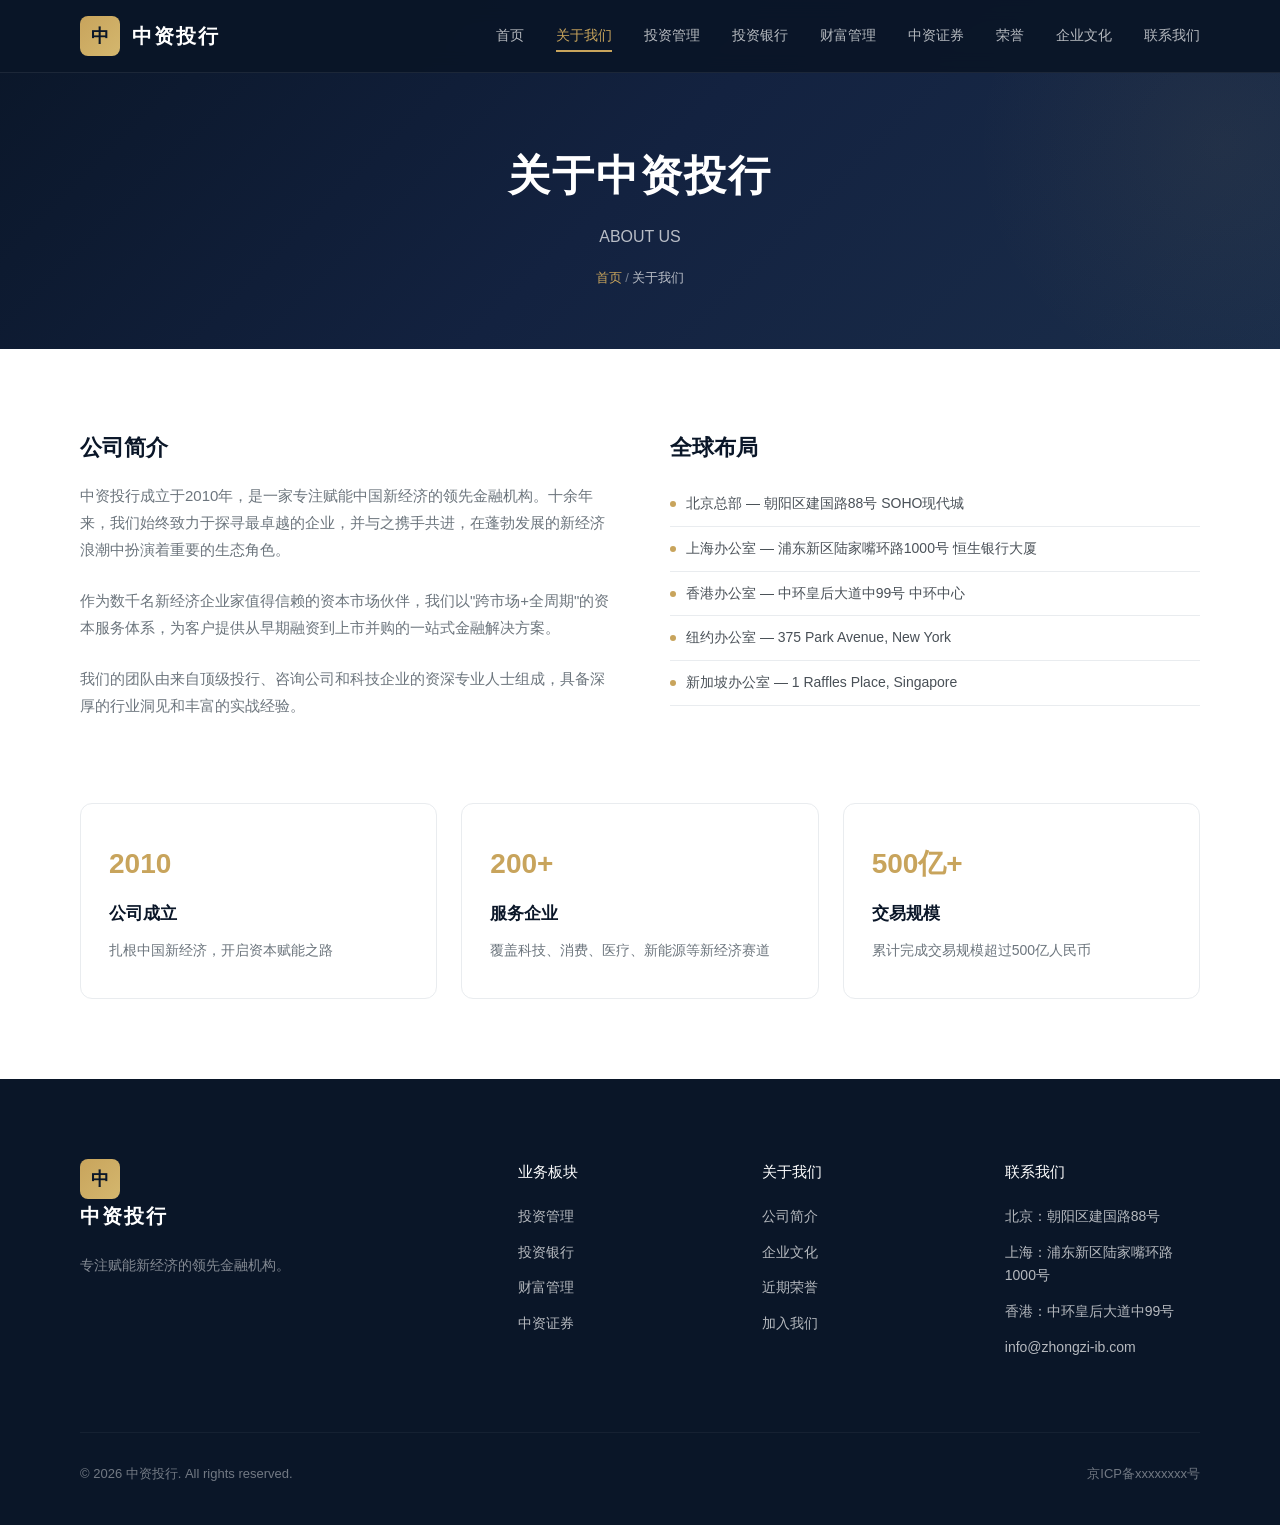
==== about.html @ c97e7b4c "Add about.html" ====
<!DOCTYPE html>
<html lang="zh-CN">
<head>
  <meta charset="UTF-8">
  <meta name="viewport" content="width=device-width, initial-scale=1.0">
  <title>关于我们 — 中资投行</title>
  <meta name="description" content="中资投行成立于2010年，始终专注于中国高增长及前景广阔的新经济行业，在北京、上海、香港、纽约和新加坡设有办公室。">
  <link rel="stylesheet" href="css/style.css">
</head>
<body>

<header class="header">
  <div class="container header-inner">
    <a href="index.html" class="logo"><div class="logo-icon">中</div><span class="logo-text">中资投行</span></a>
    <nav class="nav">
      <a href="index.html">首页</a>
      <a href="about.html" class="active">关于我们</a>
      <a href="investment-management.html">投资管理</a>
      <a href="investment-banking.html">投资银行</a>
      <a href="wealth-management.html">财富管理</a>
      <a href="securities.html">中资证券</a>
      <a href="awards.html">荣誉</a>
      <a href="culture.html">企业文化</a>
      <a href="contact.html">联系我们</a>
    </nav>
  </div>
</header>

<div class="page-banner">
  <div class="container">
    <h1>关于中资投行</h1>
    <div class="subtitle">ABOUT US</div>
    <div class="breadcrumb"><a href="index.html">首页</a> <span>/</span> 关于我们</div>
  </div>
</div>

<section class="content-section">
  <div class="container">
    <div class="two-col">
      <div>
        <h3>公司简介</h3>
        <p>中资投行成立于2010年，是一家专注赋能中国新经济的领先金融机构。十余年来，我们始终致力于探寻最卓越的企业，并与之携手共进，在蓬勃发展的新经济浪潮中扮演着重要的生态角色。</p>
        <p>作为数千名新经济企业家值得信赖的资本市场伙伴，我们以"跨市场+全周期"的资本服务体系，为客户提供从早期融资到上市并购的一站式金融解决方案。</p>
        <p>我们的团队由来自顶级投行、咨询公司和科技企业的资深专业人士组成，具备深厚的行业洞见和丰富的实战经验。</p>
      </div>
      <div>
        <h3>全球布局</h3>
        <ul>
          <li>北京总部 — 朝阳区建国路88号 SOHO现代城</li>
          <li>上海办公室 — 浦东新区陆家嘴环路1000号 恒生银行大厦</li>
          <li>香港办公室 — 中环皇后大道中99号 中环中心</li>
          <li>纽约办公室 — 375 Park Avenue, New York</li>
          <li>新加坡办公室 — 1 Raffles Place, Singapore</li>
        </ul>
      </div>
    </div>

    <div class="feature-grid" style="margin-top:60px">
      <div class="feature-card">
        <div class="num">2010</div>
        <h4>公司成立</h4>
        <p>扎根中国新经济，开启资本赋能之路</p>
      </div>
      <div class="feature-card">
        <div class="num">200+</div>
        <h4>服务企业</h4>
        <p>覆盖科技、消费、医疗、新能源等新经济赛道</p>
      </div>
      <div class="feature-card">
        <div class="num">500亿+</div>
        <h4>交易规模</h4>
        <p>累计完成交易规模超过500亿人民币</p>
      </div>
    </div>
  </div>
</section>

<footer class="footer">
  <div class="container">
    <div class="footer-grid">
      <div class="footer-brand">
        <a href="index.html" class="logo"><div class="logo-icon">中</div><span class="logo-text">中资投行</span></a>
        <p>专注赋能新经济的领先金融机构。</p>
      </div>
      <div>
        <h4>业务板块</h4>
        <a href="investment-management.html">投资管理</a>
        <a href="investment-banking.html">投资银行</a>
        <a href="wealth-management.html">财富管理</a>
        <a href="securities.html">中资证券</a>
      </div>
      <div>
        <h4>关于我们</h4>
        <a href="about.html">公司简介</a>
        <a href="culture.html">企业文化</a>
        <a href="awards.html">近期荣誉</a>
        <a href="contact.html">加入我们</a>
      </div>
      <div>
        <h4>联系我们</h4>
        <a>北京：朝阳区建国路88号</a>
        <a>上海：浦东新区陆家嘴环路1000号</a>
        <a>香港：中环皇后大道中99号</a>
        <a>info@zhongzi-ib.com</a>
      </div>
    </div>
    <div class="footer-bottom">
      <span>&copy; 2026 中资投行. All rights reserved.</span>
      <span>京ICP备xxxxxxxx号</span>
    </div>
  </div>
</footer>
</body>
</html>
---- css/style.css ----
/* ===== 中资投行 - 共享样式 ===== */
:root {
  --primary: #0a1628;
  --primary-light: #132240;
  --gold: #c8a45c;
  --gold-light: #d4b76e;
  --white: #ffffff;
  --gray-50: #f8f9fa;
  --gray-100: #f1f3f5;
  --gray-200: #e9ecef;
  --gray-300: #dee2e6;
  --gray-500: #6c757d;
  --gray-700: #495057;
  --gray-900: #212529;
  --text-light: rgba(255,255,255,0.7);
  --font-cn: "PingFang SC","Microsoft YaHei","Hiragino Sans GB",sans-serif;
  --font-en: "Inter","Helvetica Neue",Arial,sans-serif;
}

*,*::before,*::after{margin:0;padding:0;box-sizing:border-box}
html{scroll-behavior:smooth}
body{font-family:var(--font-cn);color:var(--gray-900);line-height:1.7;background:var(--white);-webkit-font-smoothing:antialiased}
.container{max-width:1200px;margin:0 auto;padding:0 40px}

/* ===== Header ===== */
.header{position:fixed;top:0;left:0;right:0;z-index:1000;background:rgba(10,22,40,0.95);backdrop-filter:blur(10px);border-bottom:1px solid rgba(255,255,255,0.08)}
.header-inner{display:flex;align-items:center;justify-content:space-between;height:72px}
.logo{display:flex;align-items:center;gap:12px;text-decoration:none}
.logo-icon{width:40px;height:40px;background:linear-gradient(135deg,var(--gold),var(--gold-light));border-radius:8px;display:flex;align-items:center;justify-content:center;font-size:18px;color:var(--primary);font-weight:700}
.logo-text{font-size:20px;font-weight:600;color:var(--white);letter-spacing:2px}
.nav{display:flex;align-items:center;gap:32px}
.nav a{color:var(--text-light);text-decoration:none;font-size:14px;font-weight:400;transition:color 0.3s;position:relative;padding:4px 0}
.nav a:hover,.nav a.active{color:var(--gold)}
.nav a::after{content:'';position:absolute;bottom:0;left:0;width:0;height:2px;background:var(--gold);transition:width 0.3s}
.nav a:hover::after,.nav a.active::after{width:100%}

/* ===== Page Banner ===== */
.page-banner{background:linear-gradient(135deg,#0a1628,#132240,#1a2d4a);padding:140px 0 60px;text-align:center;position:relative;overflow:hidden}
.page-banner::before{content:'';position:absolute;top:-30%;right:-15%;width:500px;height:500px;border-radius:50%;background:radial-gradient(circle,rgba(200,164,92,0.06),transparent 70%)}
.page-banner h1{font-size:42px;font-weight:700;color:var(--white);letter-spacing:2px;position:relative}
.page-banner .subtitle{font-size:16px;color:var(--text-light);margin-top:12px;position:relative}
.breadcrumb{margin-top:16px;font-size:13px;color:var(--text-light);position:relative}
.breadcrumb a{color:var(--gold);text-decoration:none}
.breadcrumb span{opacity:0.6}

/* ===== Content Sections ===== */
.content-section{padding:80px 0}
.content-section.alt{background:var(--gray-50)}

.section-header{margin-bottom:48px}
.section-label{font-size:12px;text-transform:uppercase;letter-spacing:3px;color:var(--gold);margin-bottom:12px;font-family:var(--font-en)}
.section-title{font-size:32px;font-weight:700;color:var(--primary);margin-bottom:16px;letter-spacing:1px}
.section-desc{font-size:15px;color:var(--gray-500);max-width:640px;line-height:1.8}

/* ===== Business Detail ===== */
.biz-overview{display:grid;grid-template-columns:1fr 1fr;gap:60px;align-items:center}
.biz-image{height:360px;background:linear-gradient(135deg,var(--primary),var(--primary-light));border-radius:12px;display:flex;align-items:center;justify-content:center;position:relative;overflow:hidden}
.biz-image::after{content:'';position:absolute;inset:0;background:radial-gradient(circle at 30% 50%,rgba(200,164,92,0.1),transparent 60%)}
.biz-info h2{font-size:28px;font-weight:600;color:var(--primary);margin-bottom:20px}
.biz-info p{font-size:15px;color:var(--gray-500);line-height:1.8;margin-bottom:16px}

/* ===== Feature Grid ===== */
.feature-grid{display:grid;grid-template-columns:repeat(3,1fr);gap:24px;margin-top:48px}
.feature-card{background:var(--white);border:1px solid var(--gray-200);border-radius:12px;padding:36px 28px;transition:all 0.3s}
.feature-card:hover{transform:translateY(-4px);box-shadow:0 12px 32px rgba(0,0,0,0.06);border-color:transparent}
.feature-card .num{font-size:28px;font-weight:700;color:var(--gold);font-family:var(--font-en);margin-bottom:12px}
.feature-card h4{font-size:17px;font-weight:600;color:var(--primary);margin-bottom:10px}
.feature-card p{font-size:14px;color:var(--gray-500);line-height:1.7}

/* ===== Two Column Layout ===== */
.two-col{display:grid;grid-template-columns:1fr 1fr;gap:60px;align-items:start}
.two-col h3{font-size:22px;font-weight:600;color:var(--primary);margin-bottom:16px}
.two-col p{font-size:15px;color:var(--gray-500);line-height:1.8;margin-bottom:24px}
.two-col ul{list-style:none;padding:0}
.two-col ul li{font-size:14px;color:var(--gray-700);padding:10px 0;border-bottom:1px solid var(--gray-200);display:flex;align-items:center;gap:10px}
.two-col ul li::before{content:'';display:block;width:6px;height:6px;background:var(--gold);border-radius:50%;flex-shrink:0}

/* ===== Awards Grid ===== */
.awards-grid{display:grid;grid-template-columns:repeat(3,1fr);gap:20px}
.award-card{background:var(--gray-50);border-radius:12px;padding:32px 24px;text-align:center;transition:all 0.3s}
.award-card:hover{background:var(--primary)}
.award-card:hover .award-year,.award-card:hover .award-title,.award-card:hover .award-source{color:var(--white)}
.award-card:hover .award-rank{color:var(--gold)}
.award-year{font-size:12px;color:var(--gray-500);letter-spacing:2px;font-family:var(--font-en);margin-bottom:10px}
.award-title{font-size:15px;color:var(--gray-700);margin-bottom:8px;font-weight:500}
.award-rank{font-size:28px;font-weight:700;color:var(--gold);font-family:var(--font-en);margin-bottom:6px}
.award-source{font-size:13px;color:var(--gray-500)}

/* ===== Culture Grid ===== */
.culture-grid{display:grid;grid-template-columns:repeat(4,1fr);gap:20px}
.culture-card{background:var(--white);border:1px solid var(--gray-200);border-radius:12px;padding:36px 24px;text-align:center;transition:all 0.3s}
.culture-card:hover{transform:translateY(-4px);box-shadow:0 12px 32px rgba(0,0,0,0.06)}
.culture-icon{font-size:40px;margin-bottom:16px;display:block}
.culture-card h3{font-size:17px;font-weight:600;color:var(--primary);margin-bottom:6px}
.culture-card .en{font-size:11px;color:var(--gold);text-transform:uppercase;letter-spacing:1px;font-family:var(--font-en);margin-bottom:14px}
.culture-card p{font-size:13px;color:var(--gray-500);line-height:1.6}

/* ===== Contact ===== */
.contact-grid{display:grid;grid-template-columns:1fr 1fr;gap:48px}
.contact-info h3{font-size:22px;font-weight:600;color:var(--primary);margin-bottom:24px}
.contact-item{margin-bottom:20px}
.contact-item .label{font-size:12px;color:var(--gold);text-transform:uppercase;letter-spacing:2px;font-family:var(--font-en);margin-bottom:4px}
.contact-item .value{font-size:15px;color:var(--gray-700)}
.contact-form{background:var(--gray-50);padding:40px;border-radius:12px}
.contact-form h3{font-size:20px;font-weight:600;color:var(--primary);margin-bottom:24px}
.form-group{margin-bottom:20px}
.form-group label{display:block;font-size:13px;color:var(--gray-700);margin-bottom:6px;font-weight:500}
.form-group input,.form-group textarea,.form-group select{width:100%;padding:12px 16px;border:1px solid var(--gray-300);border-radius:6px;font-size:14px;font-family:var(--font-cn);color:var(--gray-900);transition:border-color 0.3s}
.form-group input:focus,.form-group textarea:focus,.form-group select:focus{outline:none;border-color:var(--gold)}
.form-group textarea{resize:vertical;min-height:120px}
.btn-submit{width:100%;padding:14px;background:linear-gradient(135deg,var(--gold),var(--gold-light));color:var(--primary);border:none;border-radius:6px;font-size:15px;font-weight:600;cursor:pointer;transition:all 0.3s}
.btn-submit:hover{transform:translateY(-2px);box-shadow:0 8px 24px rgba(200,164,92,0.3)}

/* ===== Footer ===== */
.footer{background:var(--primary);color:var(--text-light);padding:80px 0 40px}
.footer-grid{display:grid;grid-template-columns:2fr 1fr 1fr 1fr;gap:48px}
.footer-brand .logo{margin-bottom:20px}
.footer-brand p{font-size:14px;line-height:1.8;opacity:0.7}
.footer h4{font-size:15px;color:var(--white);margin-bottom:20px;font-weight:500}
.footer a{display:block;color:var(--text-light);text-decoration:none;font-size:14px;margin-bottom:12px;transition:color 0.3s}
.footer a:hover{color:var(--gold)}
.footer-bottom{margin-top:60px;padding-top:30px;border-top:1px solid rgba(255,255,255,0.08);display:flex;justify-content:space-between;align-items:center;font-size:13px;opacity:0.6}

/* ===== Buttons ===== */
.btn{padding:14px 36px;border-radius:6px;font-size:15px;font-weight:500;cursor:pointer;transition:all 0.3s;text-decoration:none;display:inline-block}
.btn-primary{background:linear-gradient(135deg,var(--gold),var(--gold-light));color:var(--primary);border:none}
.btn-primary:hover{transform:translateY(-2px);box-shadow:0 8px 24px rgba(200,164,92,0.3)}
.btn-outline{background:transparent;border:1px solid rgba(255,255,255,0.3);color:var(--white)}
.btn-outline:hover{border-color:var(--gold);color:var(--gold)}

/* ===== Responsive ===== */
@media(max-width:1024px){
  .business-grid,.feature-grid{grid-template-columns:repeat(2,1fr)}
  .culture-grid{grid-template-columns:repeat(2,1fr)}
  .footer-grid{grid-template-columns:1fr 1fr}
  .two-col,.biz-overview,.contact-grid{grid-template-columns:1fr}
}

@media(max-width:768px){
  .container{padding:0 20px}
  .nav{display:none}
  .page-banner h1{font-size:30px}
  .section-title{font-size:26px}
  .business-grid,.feature-grid,.awards-grid,.culture-grid,.footer-grid{grid-template-columns:1fr}
  .two-col,.biz-overview,.contact-grid{grid-template-columns:1fr;gap:40px}
}
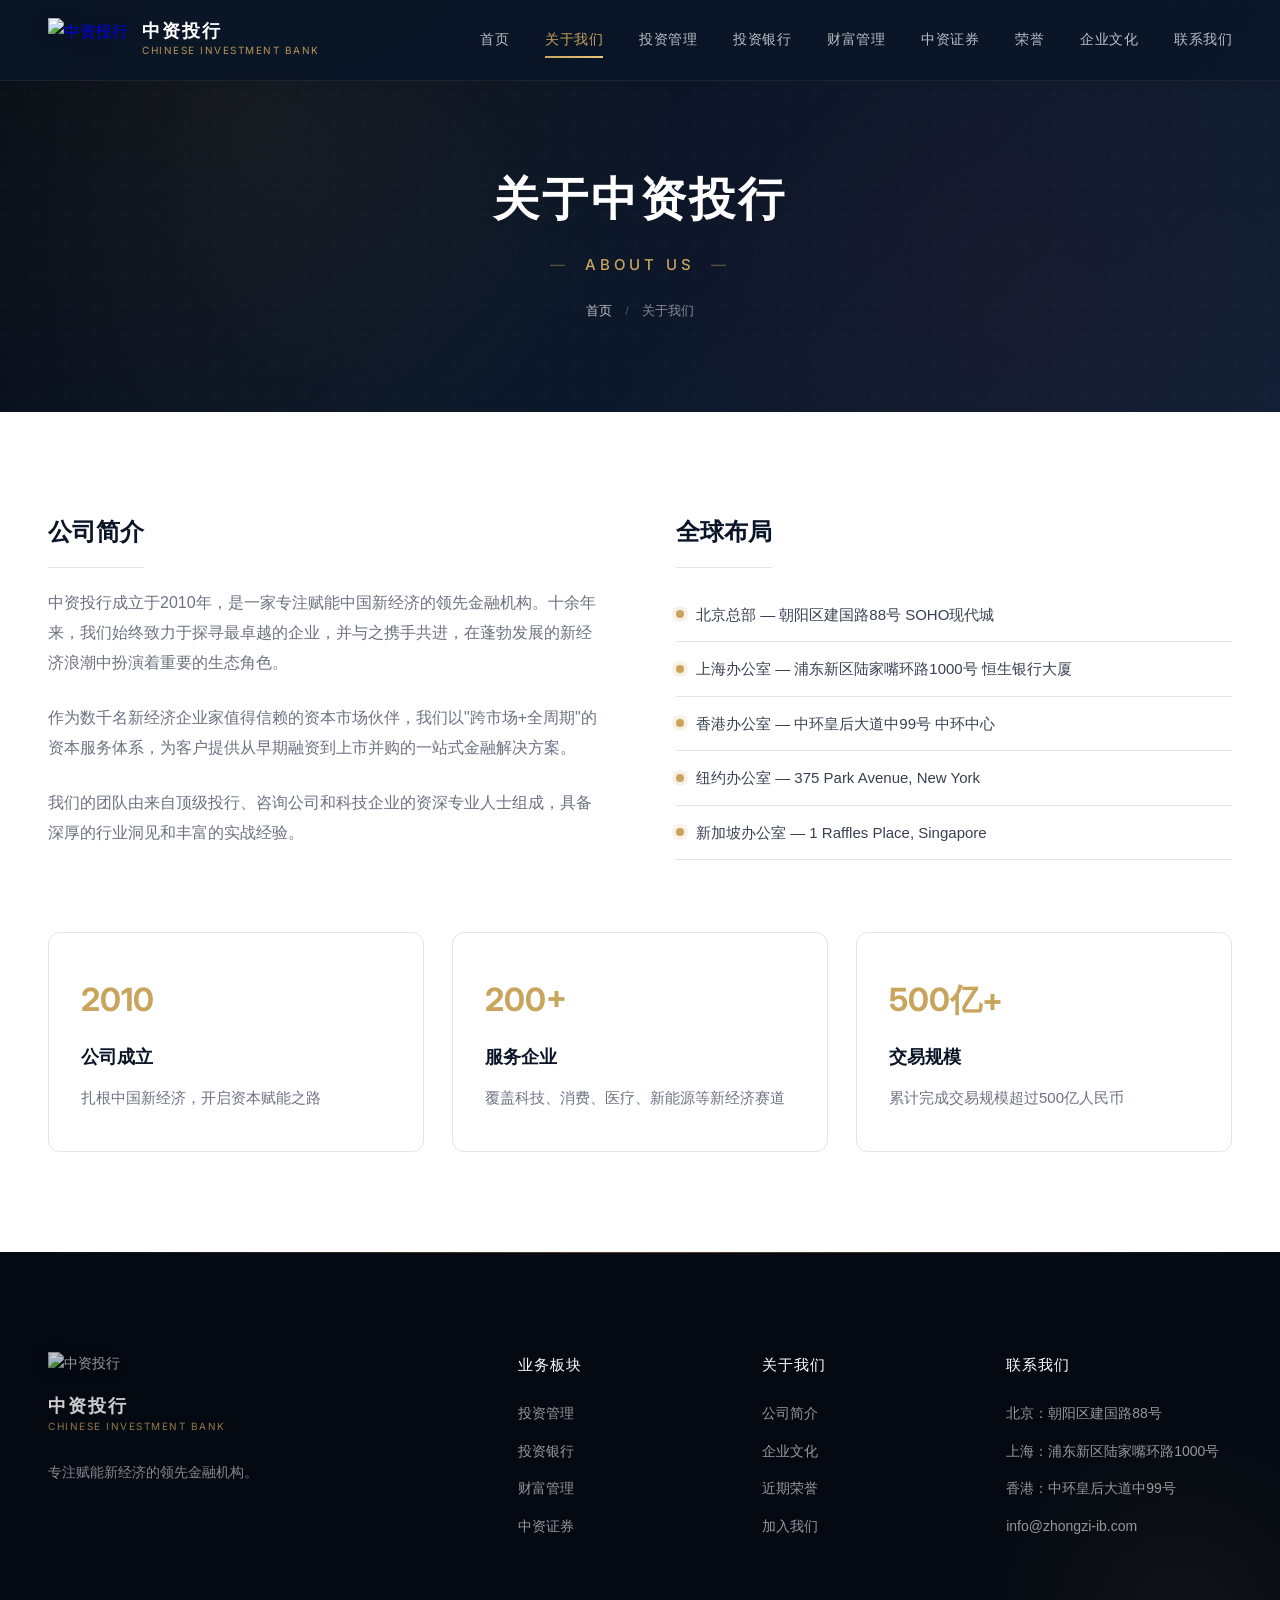
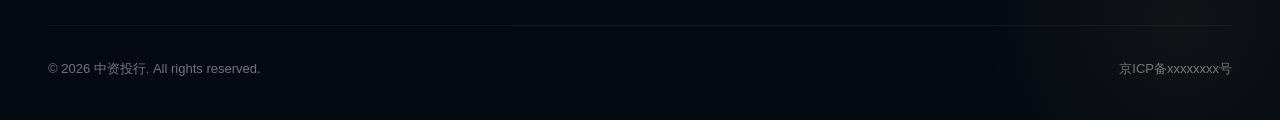
==== commit f1450913: "Update about.html" ====
--- a/about.html
+++ b/about.html
@@ -11,7 +11,10 @@
 
 <header class="header">
   <div class="container header-inner">
-    <a href="index.html" class="logo"><div class="logo-icon">中</div><span class="logo-text">中资投行</span></a>
+    <a href="index.html" class="logo">
+          <img src="images/logo.jpg" alt="中资投行">
+          <span class="logo-text"><span class="cn">中资投行</span><span class="en">Chinese Investment Bank</span></span>
+        </a>
     <nav class="nav">
       <a href="index.html">首页</a>
       <a href="about.html" class="active">关于我们</a>
@@ -79,7 +82,10 @@
   <div class="container">
     <div class="footer-grid">
       <div class="footer-brand">
-        <a href="index.html" class="logo"><div class="logo-icon">中</div><span class="logo-text">中资投行</span></a>
+        <a href="index.html" class="logo">
+          <img src="images/logo.jpg" alt="中资投行">
+          <span class="logo-text"><span class="cn">中资投行</span><span class="en">Chinese Investment Bank</span></span>
+        </a>
         <p>专注赋能新经济的领先金融机构。</p>
       </div>
       <div>
--- a/css/style.css
+++ b/css/style.css
@@ -1,146 +1,194 @@
-/* ===== 中资投行 - 共享样式 ===== */
+/* ===== 中资投行 - 国际投行高端风格 ===== */
+@import url('https://fonts.googleapis.com/css2?family=Cormorant+Garamond:ital,wght@0,400;0,500;0,600;0,700;1,400&family=Inter:wght@300;400;500;600;700&display=swap');
+
 :root {
-  --primary: #0a1628;
-  --primary-light: #132240;
-  --gold: #c8a45c;
-  --gold-light: #d4b76e;
+  --navy-900: #050a12;
+  --navy-800: #0a1628;
+  --navy-700: #0f1f35;
+  --navy-600: #142a45;
+  --navy-500: #1c3656;
+  --gold: #c9a45c;
+  --gold-light: #e8c87a;
+  --gold-dark: #a6843d;
+  --red: #8b1a1a;
+  --red-deep: #5a0f0f;
   --white: #ffffff;
-  --gray-50: #f8f9fa;
-  --gray-100: #f1f3f5;
-  --gray-200: #e9ecef;
-  --gray-300: #dee2e6;
-  --gray-500: #6c757d;
-  --gray-700: #495057;
-  --gray-900: #212529;
-  --text-light: rgba(255,255,255,0.7);
+  --cream: #faf8f3;
+  --gray-50: #f7f8fa;
+  --gray-100: #eef0f3;
+  --gray-200: #e1e4e8;
+  --gray-300: #c9cdd3;
+  --gray-400: #9ba3ad;
+  --gray-500: #6b7280;
+  --gray-600: #4b5563;
+  --gray-700: #374151;
+  --gray-800: #1f2937;
+  --gray-900: #111827;
+  --text-light: rgba(255,255,255,0.72);
+  --text-muted: rgba(255,255,255,0.5);
   --font-cn: "PingFang SC","Microsoft YaHei","Hiragino Sans GB",sans-serif;
   --font-en: "Inter","Helvetica Neue",Arial,sans-serif;
+  --font-serif: "Cormorant Garamond","Times New Roman",Georgia,serif;
 }
 
 *,*::before,*::after{margin:0;padding:0;box-sizing:border-box}
 html{scroll-behavior:smooth}
-body{font-family:var(--font-cn);color:var(--gray-900);line-height:1.7;background:var(--white);-webkit-font-smoothing:antialiased}
-.container{max-width:1200px;margin:0 auto;padding:0 40px}
+body{font-family:var(--font-cn);color:var(--gray-800);line-height:1.7;background:var(--white);-webkit-font-smoothing:antialiased;overflow-x:hidden}
+.container{max-width:1280px;margin:0 auto;padding:0 48px}
 
-/* ===== Header ===== */
-.header{position:fixed;top:0;left:0;right:0;z-index:1000;background:rgba(10,22,40,0.95);backdrop-filter:blur(10px);border-bottom:1px solid rgba(255,255,255,0.08)}
-.header-inner{display:flex;align-items:center;justify-content:space-between;height:72px}
-.logo{display:flex;align-items:center;gap:12px;text-decoration:none}
-.logo-icon{width:40px;height:40px;background:linear-gradient(135deg,var(--gold),var(--gold-light));border-radius:8px;display:flex;align-items:center;justify-content:center;font-size:18px;color:var(--primary);font-weight:700}
-.logo-text{font-size:20px;font-weight:600;color:var(--white);letter-spacing:2px}
-.nav{display:flex;align-items:center;gap:32px}
-.nav a{color:var(--text-light);text-decoration:none;font-size:14px;font-weight:400;transition:color 0.3s;position:relative;padding:4px 0}
+/* ===== Header / Navigation ===== */
+.header{position:fixed;top:0;left:0;right:0;z-index:1000;background:rgba(10,22,40,0.85);backdrop-filter:blur(16px);border-bottom:1px solid rgba(201,164,92,0.1);transition:all 0.4s ease}
+.header-inner{display:flex;align-items:center;justify-content:space-between;height:80px}
+.logo{display:flex;align-items:center;gap:14px;text-decoration:none}
+.logo img{height:44px;width:auto;display:block;filter:drop-shadow(0 2px 8px rgba(0,0,0,0.25))}
+.logo-text{display:flex;flex-direction:column}
+.logo-text .cn{font-size:18px;font-weight:600;color:var(--white);letter-spacing:2px;line-height:1.2}
+.logo-text .en{font-size:10px;color:var(--gold);letter-spacing:1.5px;font-family:var(--font-en);text-transform:uppercase;opacity:0.9}
+.nav{display:flex;align-items:center;gap:36px}
+.nav a{color:var(--text-light);text-decoration:none;font-size:14px;font-weight:400;transition:all 0.3s;position:relative;padding:6px 0;letter-spacing:0.5px}
 .nav a:hover,.nav a.active{color:var(--gold)}
-.nav a::after{content:'';position:absolute;bottom:0;left:0;width:0;height:2px;background:var(--gold);transition:width 0.3s}
+.nav a::after{content:'';position:absolute;bottom:0;left:0;width:0;height:1.5px;background:linear-gradient(90deg,var(--gold),var(--gold-light));transition:width 0.3s ease}
 .nav a:hover::after,.nav a.active::after{width:100%}
 
 /* ===== Page Banner ===== */
-.page-banner{background:linear-gradient(135deg,#0a1628,#132240,#1a2d4a);padding:140px 0 60px;text-align:center;position:relative;overflow:hidden}
-.page-banner::before{content:'';position:absolute;top:-30%;right:-15%;width:500px;height:500px;border-radius:50%;background:radial-gradient(circle,rgba(200,164,92,0.06),transparent 70%)}
-.page-banner h1{font-size:42px;font-weight:700;color:var(--white);letter-spacing:2px;position:relative}
-.page-banner .subtitle{font-size:16px;color:var(--text-light);margin-top:12px;position:relative}
-.breadcrumb{margin-top:16px;font-size:13px;color:var(--text-light);position:relative}
-.breadcrumb a{color:var(--gold);text-decoration:none}
-.breadcrumb span{opacity:0.6}
+.page-banner{background:linear-gradient(135deg,var(--navy-900) 0%,var(--navy-800) 50%,var(--navy-700) 100%);padding:160px 0 90px;text-align:center;position:relative;overflow:hidden}
+.page-banner::before{content:'';position:absolute;top:0;left:0;right:0;bottom:0;background-image:radial-gradient(circle at 20% 30%,rgba(201,164,92,0.08) 0%,transparent 40%),radial-gradient(circle at 80% 70%,rgba(139,26,26,0.08) 0%,transparent 45%);pointer-events:none}
+.page-banner::after{content:'';position:absolute;inset:0;background:url("data:image/svg+xml,%3Csvg width='60' height='60' viewBox='0 0 60 60' xmlns='http://www.w3.org/2000/svg'%3E%3Cg fill='none' fill-rule='evenodd'%3E%3Cg fill='%23ffffff' fill-opacity='0.025'%3E%3Cpath d='M36 34v-4h-2v4h-4v2h4v4h2v-4h4v-2h-4zm0-30V0h-2v4h-4v2h4v4h2V6h4V4h-4zM6 34v-4H4v4H0v2h4v4h2v-4h4v-2H6zM6 4V0H4v4H0v2h4v4h2V6h4V4H6z'/%3E%3C/g%3E%3C/g%3E%3C/svg%3E");opacity:0.6;pointer-events:none}
+.page-banner h1{font-size:46px;font-weight:600;color:var(--white);letter-spacing:3px;position:relative;font-family:var(--font-cn)}
+.page-banner .subtitle{font-size:15px;color:var(--gold);margin-top:14px;position:relative;letter-spacing:4px;font-family:var(--font-en);font-weight:500;text-transform:uppercase}
+.page-banner .subtitle::before,.page-banner .subtitle::after{content:'—';margin:0 16px;opacity:0.4}
+.breadcrumb{margin-top:22px;font-size:13px;color:var(--text-muted);position:relative}
+.breadcrumb a{color:var(--text-light);text-decoration:none;transition:color 0.3s}
+.breadcrumb a:hover{color:var(--gold)}
+.breadcrumb span{margin:0 10px;opacity:0.5}
 
 /* ===== Content Sections ===== */
-.content-section{padding:80px 0}
+.content-section{padding:100px 0}
 .content-section.alt{background:var(--gray-50)}
+.content-section.dark{background:var(--navy-900);color:var(--white)}
 
-.section-header{margin-bottom:48px}
-.section-label{font-size:12px;text-transform:uppercase;letter-spacing:3px;color:var(--gold);margin-bottom:12px;font-family:var(--font-en)}
-.section-title{font-size:32px;font-weight:700;color:var(--primary);margin-bottom:16px;letter-spacing:1px}
-.section-desc{font-size:15px;color:var(--gray-500);max-width:640px;line-height:1.8}
+.section-header{margin-bottom:64px}
+.section-label{font-size:12px;text-transform:uppercase;letter-spacing:4px;color:var(--gold);margin-bottom:14px;font-family:var(--font-en);font-weight:600;display:flex;align-items:center;gap:12px}
+.section-label::before{content:'';display:block;width:32px;height:1px;background:var(--gold)}
+.section-title{font-size:36px;font-weight:600;color:var(--navy-800);margin-bottom:18px;letter-spacing:1px}
+.section-title.light{color:var(--white)}
+.section-desc{font-size:16px;color:var(--gray-500);max-width:680px;line-height:1.9}
+.section-desc.light{color:var(--text-light)}
 
 /* ===== Business Detail ===== */
-.biz-overview{display:grid;grid-template-columns:1fr 1fr;gap:60px;align-items:center}
-.biz-image{height:360px;background:linear-gradient(135deg,var(--primary),var(--primary-light));border-radius:12px;display:flex;align-items:center;justify-content:center;position:relative;overflow:hidden}
-.biz-image::after{content:'';position:absolute;inset:0;background:radial-gradient(circle at 30% 50%,rgba(200,164,92,0.1),transparent 60%)}
-.biz-info h2{font-size:28px;font-weight:600;color:var(--primary);margin-bottom:20px}
-.biz-info p{font-size:15px;color:var(--gray-500);line-height:1.8;margin-bottom:16px}
+.biz-overview{display:grid;grid-template-columns:1fr 1fr;gap:72px;align-items:center}
+.biz-image{height:420px;background:linear-gradient(135deg,var(--navy-800),var(--navy-700));border-radius:16px;display:flex;align-items:center;justify-content:center;position:relative;overflow:hidden;box-shadow:0 24px 60px rgba(10,22,40,0.18)}
+.biz-image::before{content:'';position:absolute;inset:0;background:radial-gradient(circle at 30% 40%,rgba(201,164,92,0.12),transparent 55%),radial-gradient(circle at 70% 80%,rgba(139,26,26,0.1),transparent 50%)}
+.biz-image::after{content:'';position:absolute;top:0;left:0;right:0;height:3px;background:linear-gradient(90deg,var(--gold),var(--gold-light))}
+.biz-image img,.biz-image svg{position:relative;z-index:2}
+.biz-info h2{font-size:30px;font-weight:600;color:var(--navy-800);margin-bottom:24px;line-height:1.4}
+.biz-info p{font-size:16px;color:var(--gray-500);line-height:1.9;margin-bottom:18px}
 
 /* ===== Feature Grid ===== */
-.feature-grid{display:grid;grid-template-columns:repeat(3,1fr);gap:24px;margin-top:48px}
-.feature-card{background:var(--white);border:1px solid var(--gray-200);border-radius:12px;padding:36px 28px;transition:all 0.3s}
-.feature-card:hover{transform:translateY(-4px);box-shadow:0 12px 32px rgba(0,0,0,0.06);border-color:transparent}
-.feature-card .num{font-size:28px;font-weight:700;color:var(--gold);font-family:var(--font-en);margin-bottom:12px}
-.feature-card h4{font-size:17px;font-weight:600;color:var(--primary);margin-bottom:10px}
-.feature-card p{font-size:14px;color:var(--gray-500);line-height:1.7}
+.feature-grid{display:grid;grid-template-columns:repeat(3,1fr);gap:28px;margin-top:56px}
+.feature-card{background:var(--white);border:1px solid var(--gray-200);border-radius:12px;padding:40px 32px;transition:all 0.4s cubic-bezier(0.165,0.84,0.44,1);position:relative;overflow:hidden}
+.feature-card::before{content:'';position:absolute;top:0;left:0;right:0;height:0;background:linear-gradient(90deg,var(--gold),var(--gold-light));transition:height 0.4s ease}
+.feature-card:hover{transform:translateY(-6px);box-shadow:0 20px 48px rgba(10,22,40,0.1);border-color:transparent}
+.feature-card:hover::before{height:3px}
+.feature-card .num{font-size:32px;font-weight:700;color:var(--gold);font-family:var(--font-en);margin-bottom:14px;position:relative}
+.feature-card h4{font-size:18px;font-weight:600;color:var(--navy-800);margin-bottom:12px;position:relative}
+.feature-card p{font-size:15px;color:var(--gray-500);line-height:1.8;position:relative}
+.feature-card.dark{background:rgba(255,255,255,0.03);border-color:rgba(255,255,255,0.08)}
+.feature-card.dark h4{color:var(--white)}
+.feature-card.dark p{color:var(--text-light)}
 
 /* ===== Two Column Layout ===== */
-.two-col{display:grid;grid-template-columns:1fr 1fr;gap:60px;align-items:start}
-.two-col h3{font-size:22px;font-weight:600;color:var(--primary);margin-bottom:16px}
-.two-col p{font-size:15px;color:var(--gray-500);line-height:1.8;margin-bottom:24px}
+.two-col{display:grid;grid-template-columns:1fr 1fr;gap:72px;align-items:start}
+.two-col h3{font-size:24px;font-weight:600;color:var(--navy-800);margin-bottom:20px;padding-bottom:14px;border-bottom:1px solid var(--gray-200);display:inline-block}
+.two-col p{font-size:16px;color:var(--gray-500);line-height:1.9;margin-bottom:24px}
 .two-col ul{list-style:none;padding:0}
-.two-col ul li{font-size:14px;color:var(--gray-700);padding:10px 0;border-bottom:1px solid var(--gray-200);display:flex;align-items:center;gap:10px}
-.two-col ul li::before{content:'';display:block;width:6px;height:6px;background:var(--gold);border-radius:50%;flex-shrink:0}
+.two-col ul li{font-size:15px;color:var(--gray-700);padding:14px 0;border-bottom:1px solid var(--gray-200);display:flex;align-items:center;gap:12px}
+.two-col ul li::before{content:'';display:block;width:8px;height:8px;background:var(--gold);border-radius:50%;flex-shrink:0;box-shadow:0 0 0 4px rgba(201,164,92,0.15)}
 
 /* ===== Awards Grid ===== */
-.awards-grid{display:grid;grid-template-columns:repeat(3,1fr);gap:20px}
-.award-card{background:var(--gray-50);border-radius:12px;padding:32px 24px;text-align:center;transition:all 0.3s}
-.award-card:hover{background:var(--primary)}
-.award-card:hover .award-year,.award-card:hover .award-title,.award-card:hover .award-source{color:var(--white)}
-.award-card:hover .award-rank{color:var(--gold)}
+.awards-grid{display:grid;grid-template-columns:repeat(3,1fr);gap:24px}
+.award-card{background:var(--white);border:1px solid var(--gray-200);border-radius:12px;padding:36px 28px;text-align:center;transition:all 0.4s;position:relative;overflow:hidden}
+.award-card::before{content:'';position:absolute;top:0;left:0;right:0;height:3px;background:linear-gradient(90deg,var(--gold),var(--gold-light));transform:scaleX(0);transition:transform 0.4s ease}
+.award-card:hover{transform:translateY(-6px);box-shadow:0 20px 48px rgba(10,22,40,0.1);border-color:transparent}
+.award-card:hover::before{transform:scaleX(1)}
 .award-year{font-size:12px;color:var(--gray-500);letter-spacing:2px;font-family:var(--font-en);margin-bottom:10px}
-.award-title{font-size:15px;color:var(--gray-700);margin-bottom:8px;font-weight:500}
-.award-rank{font-size:28px;font-weight:700;color:var(--gold);font-family:var(--font-en);margin-bottom:6px}
+.award-title{font-size:15px;color:var(--navy-800);margin-bottom:8px;font-weight:500}
+.award-rank{font-size:32px;font-weight:700;color:var(--gold);font-family:var(--font-en);margin-bottom:6px}
 .award-source{font-size:13px;color:var(--gray-500)}
 
 /* ===== Culture Grid ===== */
-.culture-grid{display:grid;grid-template-columns:repeat(4,1fr);gap:20px}
-.culture-card{background:var(--white);border:1px solid var(--gray-200);border-radius:12px;padding:36px 24px;text-align:center;transition:all 0.3s}
-.culture-card:hover{transform:translateY(-4px);box-shadow:0 12px 32px rgba(0,0,0,0.06)}
-.culture-icon{font-size:40px;margin-bottom:16px;display:block}
-.culture-card h3{font-size:17px;font-weight:600;color:var(--primary);margin-bottom:6px}
-.culture-card .en{font-size:11px;color:var(--gold);text-transform:uppercase;letter-spacing:1px;font-family:var(--font-en);margin-bottom:14px}
-.culture-card p{font-size:13px;color:var(--gray-500);line-height:1.6}
+.culture-grid{display:grid;grid-template-columns:repeat(4,1fr);gap:24px}
+.culture-card{background:var(--white);border:1px solid var(--gray-200);border-radius:12px;padding:42px 28px;text-align:center;transition:all 0.4s}
+.culture-card:hover{transform:translateY(-6px);box-shadow:0 20px 48px rgba(10,22,40,0.1);border-color:var(--gold)}
+.culture-icon{width:64px;height:64px;margin:0 auto 20px;display:flex;align-items:center;justify-content:center;background:linear-gradient(135deg,rgba(201,164,92,0.1),rgba(201,164,92,0.05));border-radius:50%;font-size:28px}
+.culture-card h3{font-size:18px;font-weight:600;color:var(--navy-800);margin-bottom:6px}
+.culture-card .en{font-size:11px;color:var(--gold);text-transform:uppercase;letter-spacing:1px;font-family:var(--font-en);margin-bottom:16px}
+.culture-card p{font-size:14px;color:var(--gray-500);line-height:1.7}
 
 /* ===== Contact ===== */
-.contact-grid{display:grid;grid-template-columns:1fr 1fr;gap:48px}
-.contact-info h3{font-size:22px;font-weight:600;color:var(--primary);margin-bottom:24px}
-.contact-item{margin-bottom:20px}
-.contact-item .label{font-size:12px;color:var(--gold);text-transform:uppercase;letter-spacing:2px;font-family:var(--font-en);margin-bottom:4px}
-.contact-item .value{font-size:15px;color:var(--gray-700)}
-.contact-form{background:var(--gray-50);padding:40px;border-radius:12px}
-.contact-form h3{font-size:20px;font-weight:600;color:var(--primary);margin-bottom:24px}
-.form-group{margin-bottom:20px}
-.form-group label{display:block;font-size:13px;color:var(--gray-700);margin-bottom:6px;font-weight:500}
-.form-group input,.form-group textarea,.form-group select{width:100%;padding:12px 16px;border:1px solid var(--gray-300);border-radius:6px;font-size:14px;font-family:var(--font-cn);color:var(--gray-900);transition:border-color 0.3s}
-.form-group input:focus,.form-group textarea:focus,.form-group select:focus{outline:none;border-color:var(--gold)}
+.contact-grid{display:grid;grid-template-columns:1fr 1fr;gap:64px}
+.contact-info h3{font-size:26px;font-weight:600;color:var(--navy-800);margin-bottom:32px;padding-bottom:16px;border-bottom:2px solid var(--gold);display:inline-block}
+.contact-item{margin-bottom:28px}
+.contact-item .label{font-size:12px;color:var(--gold);text-transform:uppercase;letter-spacing:2px;font-family:var(--font-en);margin-bottom:6px}
+.contact-item .value{font-size:16px;color:var(--gray-700);line-height:1.6}
+.contact-form{background:var(--white);padding:48px;border-radius:16px;box-shadow:0 24px 60px rgba(10,22,40,0.1);border:1px solid var(--gray-200)}
+.contact-form h3{font-size:22px;font-weight:600;color:var(--navy-800);margin-bottom:32px}
+.form-group{margin-bottom:22px}
+.form-group label{display:block;font-size:13px;color:var(--gray-700);margin-bottom:8px;font-weight:500}
+.form-group input,.form-group textarea,.form-group select{width:100%;padding:14px 18px;border:1px solid var(--gray-300);border-radius:8px;font-size:14px;font-family:var(--font-cn);color:var(--gray-900);transition:all 0.3s;background:var(--gray-50)}
+.form-group input:focus,.form-group textarea:focus,.form-group select:focus{outline:none;border-color:var(--gold);background:var(--white);box-shadow:0 0 0 4px rgba(201,164,92,0.1)}
 .form-group textarea{resize:vertical;min-height:120px}
-.btn-submit{width:100%;padding:14px;background:linear-gradient(135deg,var(--gold),var(--gold-light));color:var(--primary);border:none;border-radius:6px;font-size:15px;font-weight:600;cursor:pointer;transition:all 0.3s}
-.btn-submit:hover{transform:translateY(-2px);box-shadow:0 8px 24px rgba(200,164,92,0.3)}
+.btn-submit{width:100%;padding:16px;background:linear-gradient(135deg,var(--gold),var(--gold-light));color:var(--navy-900);border:none;border-radius:8px;font-size:15px;font-weight:600;cursor:pointer;transition:all 0.3s;letter-spacing:1px}
+.btn-submit:hover{transform:translateY(-2px);box-shadow:0 12px 32px rgba(201,164,92,0.35)}
 
 /* ===== Footer ===== */
-.footer{background:var(--primary);color:var(--text-light);padding:80px 0 40px}
-.footer-grid{display:grid;grid-template-columns:2fr 1fr 1fr 1fr;gap:48px}
-.footer-brand .logo{margin-bottom:20px}
-.footer-brand p{font-size:14px;line-height:1.8;opacity:0.7}
-.footer h4{font-size:15px;color:var(--white);margin-bottom:20px;font-weight:500}
-.footer a{display:block;color:var(--text-light);text-decoration:none;font-size:14px;margin-bottom:12px;transition:color 0.3s}
-.footer a:hover{color:var(--gold)}
-.footer-bottom{margin-top:60px;padding-top:30px;border-top:1px solid rgba(255,255,255,0.08);display:flex;justify-content:space-between;align-items:center;font-size:13px;opacity:0.6}
+.footer{background:var(--navy-900);color:var(--text-light);padding:100px 0 40px;position:relative;overflow:hidden}
+.footer::before{content:'';position:absolute;top:0;left:0;right:0;height:1px;background:linear-gradient(90deg,transparent,var(--gold),transparent);opacity:0.4}
+.footer::after{content:'';position:absolute;bottom:-100px;right:-100px;width:400px;height:400px;border-radius:50%;background:radial-gradient(circle,rgba(201,164,92,0.06),transparent 70%);pointer-events:none}
+.footer-grid{display:grid;grid-template-columns:2.2fr 1fr 1fr 1.2fr;gap:56px}
+.footer-brand .logo{margin-bottom:24px}
+.footer-brand p{font-size:14px;line-height:1.9;opacity:0.7;max-width:300px}
+.footer h4{font-size:15px;color:var(--white);margin-bottom:24px;font-weight:500;letter-spacing:1px}
+.footer a{display:block;color:var(--text-light);text-decoration:none;font-size:14px;margin-bottom:14px;transition:color 0.3s;opacity:0.8}
+.footer a:hover{color:var(--gold);opacity:1}
+.footer-bottom{margin-top:72px;padding-top:32px;border-top:1px solid rgba(255,255,255,0.08);display:flex;justify-content:space-between;align-items:center;font-size:13px;opacity:0.6}
 
 /* ===== Buttons ===== */
-.btn{padding:14px 36px;border-radius:6px;font-size:15px;font-weight:500;cursor:pointer;transition:all 0.3s;text-decoration:none;display:inline-block}
-.btn-primary{background:linear-gradient(135deg,var(--gold),var(--gold-light));color:var(--primary);border:none}
-.btn-primary:hover{transform:translateY(-2px);box-shadow:0 8px 24px rgba(200,164,92,0.3)}
-.btn-outline{background:transparent;border:1px solid rgba(255,255,255,0.3);color:var(--white)}
-.btn-outline:hover{border-color:var(--gold);color:var(--gold)}
+.btn{padding:15px 38px;border-radius:8px;font-size:15px;font-weight:500;cursor:pointer;transition:all 0.35s cubic-bezier(0.165,0.84,0.44,1);text-decoration:none;display:inline-flex;align-items:center;gap:8px;letter-spacing:0.5px}
+.btn-primary{background:linear-gradient(135deg,var(--gold),var(--gold-light));color:var(--navy-900);border:none;font-weight:600}
+.btn-primary:hover{transform:translateY(-3px);box-shadow:0 12px 32px rgba(201,164,92,0.35);gap:12px}
+.btn-outline{background:transparent;border:1.5px solid rgba(255,255,255,0.35);color:var(--white)}
+.btn-outline:hover{border-color:var(--gold);color:var(--gold);background:rgba(201,164,92,0.05)}
+
+/* ===== Utility ===== */
+.divider-gold{width:60px;height:2px;background:linear-gradient(90deg,var(--gold),var(--gold-light));margin:20px 0}
+.divider-gold.center{margin-left:auto;margin-right:auto}
+.text-center{text-align:center}
+
+/* ===== Animations ===== */
+@keyframes float{0%,100%{transform:translateY(0)}50%{transform:translateY(-12px)}}
+@keyframes pulse-gold{0%,100%{opacity:0.4}50%{opacity:0.8}}
+@keyframes gradient-shift{0%{background-position:0% 50%}50%{background-position:100% 50%}100%{background-position:0% 50%}}
 
 /* ===== Responsive ===== */
 @media(max-width:1024px){
   .business-grid,.feature-grid{grid-template-columns:repeat(2,1fr)}
   .culture-grid{grid-template-columns:repeat(2,1fr)}
+  .awards-grid{grid-template-columns:repeat(2,1fr)}
   .footer-grid{grid-template-columns:1fr 1fr}
   .two-col,.biz-overview,.contact-grid{grid-template-columns:1fr}
+  .nav{gap:24px}
 }
 
 @media(max-width:768px){
-  .container{padding:0 20px}
+  .container{padding:0 24px}
+  .header-inner{height:72px}
+  .logo img{height:38px}
   .nav{display:none}
-  .page-banner h1{font-size:30px}
-  .section-title{font-size:26px}
+  .page-banner h1{font-size:32px}
+  .section-title{font-size:28px}
   .business-grid,.feature-grid,.awards-grid,.culture-grid,.footer-grid{grid-template-columns:1fr}
-  .two-col,.biz-overview,.contact-grid{grid-template-columns:1fr;gap:40px}
+  .two-col,.biz-overview,.contact-grid{grid-template-columns:1fr;gap:48px}
+  .contact-form{padding:32px}
+  .footer-bottom{flex-direction:column;gap:12px;text-align:center}
 }
